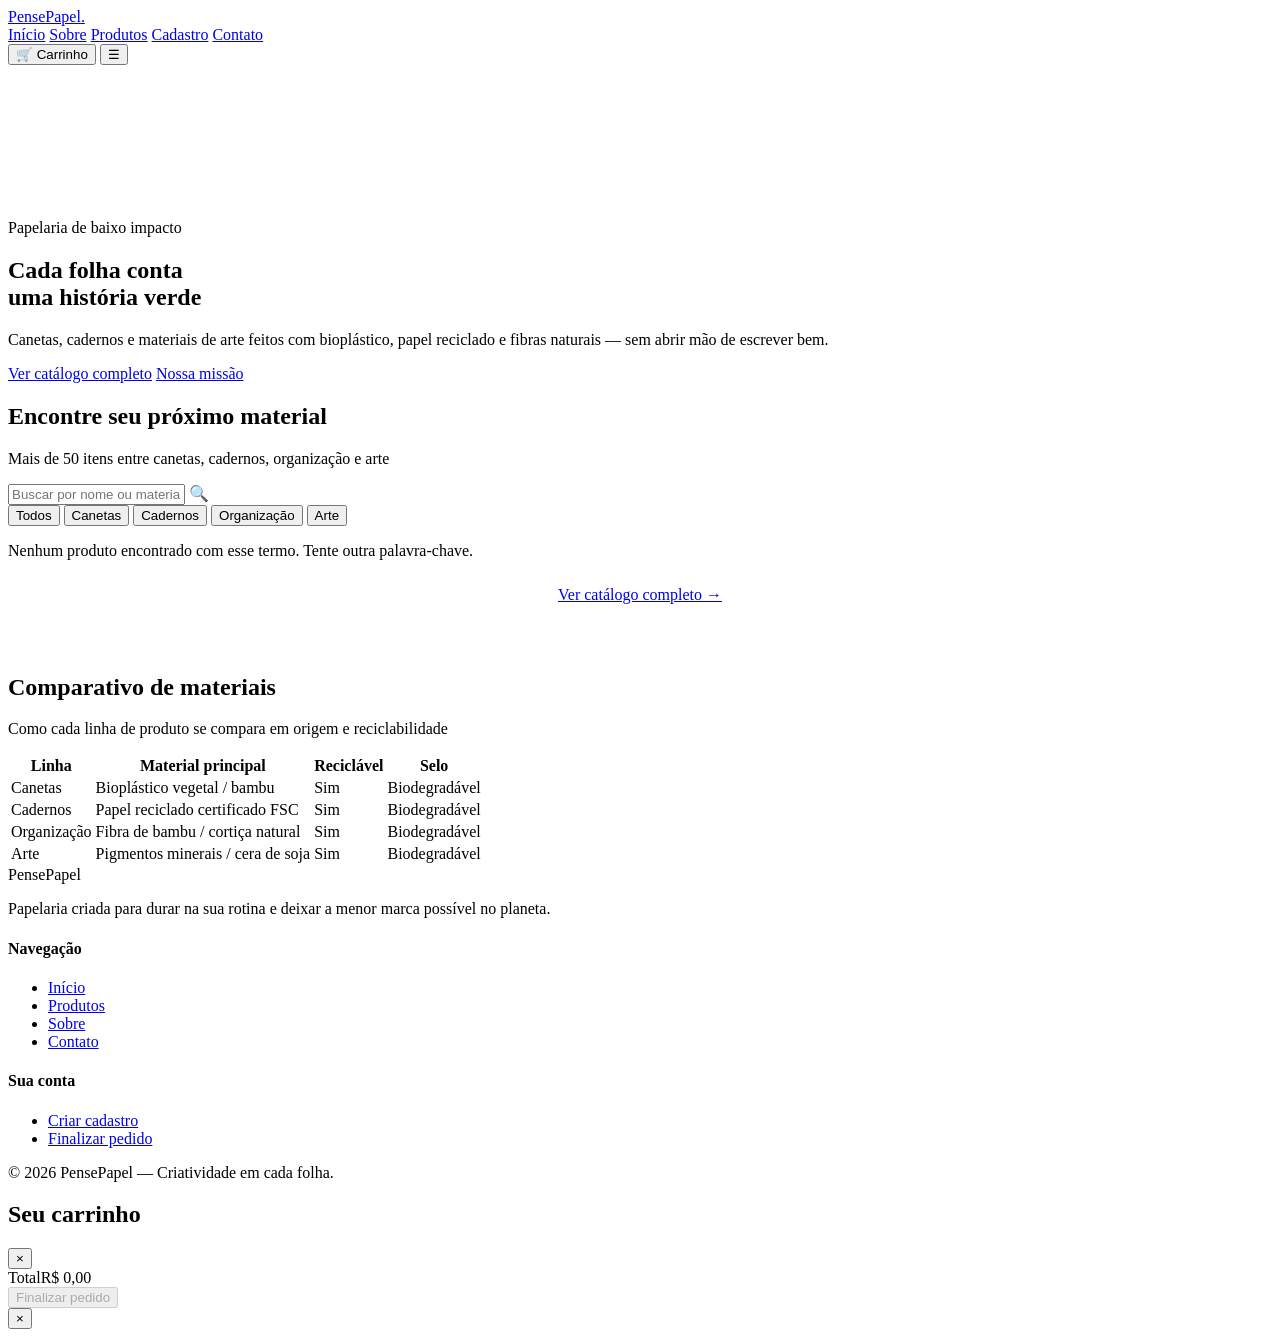
==== index.html @ 63bfce44 "Add files via upload" ====
<!DOCTYPE html>
<html lang="pt-BR">
<head>
<meta charset="UTF-8">
<meta name="viewport" content="width=device-width, initial-scale=1.0">
<title>PensePapel — Papelaria com consciência</title>
<meta name="description" content="Papelaria sustentável: canetas, cadernos, organização e arte feitos com materiais de baixo impacto ambiental.">
<link rel="stylesheet" href="../CSS/estrutura.css">
</head>
<body>

<header class="topo">
  <div class="topo-interno">
    <a href="index.html" class="marca">PensePapel<span class="ponto">.</span></a>

    <nav class="menu">
      <a href="index.html" class="ativo">Início</a>
      <a href="sobre.html">Sobre</a>
      <a href="produtos.html">Produtos</a>
      <a href="cadastro.html">Cadastro</a>
      <a href="contato.html">Contato</a>
    </nav>

    <div class="acoes-topo">
      <button class="btn-carrinho" onclick="abrirCarrinho()">
        🛒 Carrinho
        <span class="contador-carrinho" style="display:none">0</span>
      </button>
      <button class="menu-mobile-btn" aria-label="Abrir menu">☰</button>
    </div>
  </div>
</header>

<section class="hero">
  <video autoplay muted loop playsinline poster="https://images.pexels.com/videos/856162/free-video-856162.jpg?auto=compress&cs=tinysrgb&h=900">
    <source src="https://videos.pexels.com/video-files/856162/856162-hd_1920_1080_25fps.mp4" type="video/mp4">
  </video>

  <div class="hero-conteudo">
    <span class="hero-rotulo">Papelaria de baixo impacto</span>
    <h1>Cada folha conta<br>uma <span>história verde</span></h1>
    <p>Canetas, cadernos e materiais de arte feitos com bioplástico, papel reciclado e fibras naturais — sem abrir mão de escrever bem.</p>
    <div class="hero-ctas">
      <a href="produtos.html" class="btn-primario">Ver catálogo completo</a>
      <a href="sobre.html" class="btn-secundario">Nossa missão</a>
    </div>
  </div>
</section>
<div class="borda-rasgada"></div>

<section class="faixa-busca container">
  <h2>Encontre seu próximo material</h2>
  <p class="sub">Mais de 50 itens entre canetas, cadernos, organização e arte</p>

  <div class="busca-caixa">
    <input type="text" id="campoBusca" placeholder="Buscar por nome ou material..." onkeyup="buscarProdutos()">
    <span class="icone-lupa">🔍</span>
  </div>

  <div class="filtros">
    <button onclick="filtrarCategoria('todos', this)" class="selecionado">Todos</button>
    <button onclick="filtrarCategoria('caneta', this)">Canetas</button>
    <button onclick="filtrarCategoria('caderno', this)">Cadernos</button>
    <button onclick="filtrarCategoria('organizacao', this)">Organização</button>
    <button onclick="filtrarCategoria('arte', this)">Arte</button>
  </div>
</section>

<section class="container">
  <div class="grade-produtos" id="gradeProdutos"></div>
  <p class="sem-resultado" id="semResultado">Nenhum produto encontrado com esse termo. Tente outra palavra-chave.</p>

  <div style="text-align:center; padding:10px 0 50px;">
    <a href="produtos.html" class="btn-primario">Ver catálogo completo →</a>
  </div>
</section>

<section class="secao-comparacao container">
  <h2>Comparativo de materiais</h2>
  <p class="sub">Como cada linha de produto se compara em origem e reciclabilidade</p>

  <div class="tabela-wrap">
    <table>
      <tr>
        <th>Linha</th>
        <th>Material principal</th>
        <th>Reciclável</th>
        <th>Selo</th>
      </tr>
      <tr>
        <td>Canetas</td>
        <td>Bioplástico vegetal / bambu</td>
        <td>Sim</td>
        <td>Biodegradável</td>
      </tr>
      <tr>
        <td>Cadernos</td>
        <td>Papel reciclado certificado FSC</td>
        <td>Sim</td>
        <td>Biodegradável</td>
      </tr>
      <tr>
        <td>Organização</td>
        <td>Fibra de bambu / cortiça natural</td>
        <td>Sim</td>
        <td>Biodegradável</td>
      </tr>
      <tr>
        <td>Arte</td>
        <td>Pigmentos minerais / cera de soja</td>
        <td>Sim</td>
        <td>Biodegradável</td>
      </tr>
    </table>
  </div>
</section>

<footer>
  <div class="container">
    <div class="rodape-grade">
      <div>
        <div class="rodape-marca">PensePapel</div>
        <p>Papelaria criada para durar na sua rotina e deixar a menor marca possível no planeta.</p>
      </div>
      <div>
        <h4>Navegação</h4>
        <ul>
          <li><a href="index.html">Início</a></li>
          <li><a href="produtos.html">Produtos</a></li>
          <li><a href="sobre.html">Sobre</a></li>
          <li><a href="contato.html">Contato</a></li>
        </ul>
      </div>
      <div>
        <h4>Sua conta</h4>
        <ul>
          <li><a href="cadastro.html">Criar cadastro</a></li>
          <li><a href="checkout.html">Finalizar pedido</a></li>
        </ul>
      </div>
    </div>
    <div class="rodape-baixo">© 2026 PensePapel — Criatividade em cada folha.</div>
  </div>
</footer>

<!-- Carrinho lateral -->
<div class="carrinho-fundo" id="carrinhoFundo" onclick="fecharCarrinho()"></div>
<aside class="carrinho-painel" id="carrinhoPainel">
  <div class="carrinho-cabecalho">
    <h2>Seu carrinho</h2>
    <button class="carrinho-fechar" onclick="fecharCarrinho()" aria-label="Fechar carrinho">×</button>
  </div>
  <div class="carrinho-itens" id="listaCarrinho"></div>
  <div class="carrinho-rodape" id="rodapeCarrinho">
    <div class="linha-total"><span>Total</span><span>R$ 0,00</span></div>
    <button class="btn-finalizar" disabled onclick="irParaCheckout()">Finalizar pedido</button>
  </div>
</aside>

<!-- Modal de produto -->
<div class="modal-fundo" id="modalProduto">
  <div class="modal-caixa">
    <button class="modal-fechar" onclick="fecharModalProduto()" aria-label="Fechar">×</button>
    <div id="conteudoModal"></div>
  </div>
</div>

<script src="../JS/produtos.js"></script>
<script src="../JS/carrinho.js"></script>
<script src="../JS/catalogo.js"></script>
<script>
  limiteExibicao = 8;
  document.addEventListener('DOMContentLoaded', renderizarProdutos);
</script>
</body>
</html>
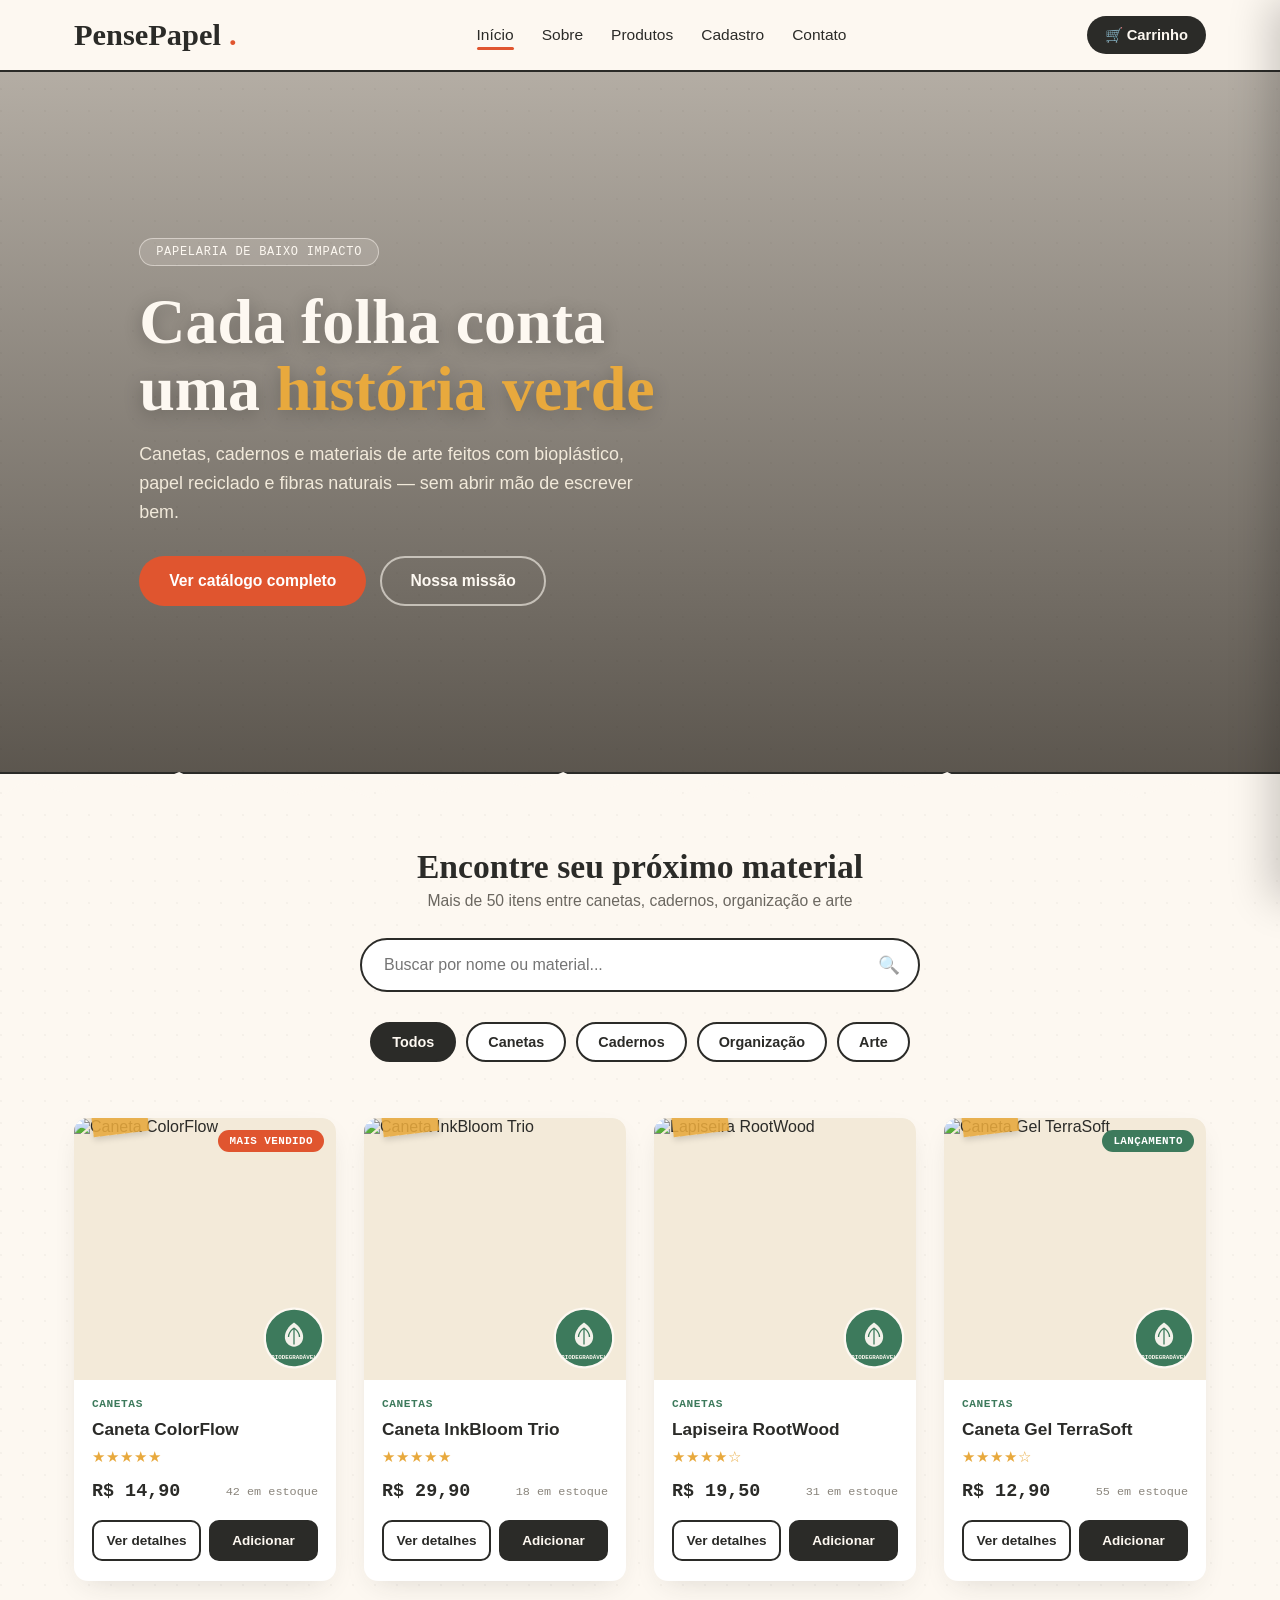
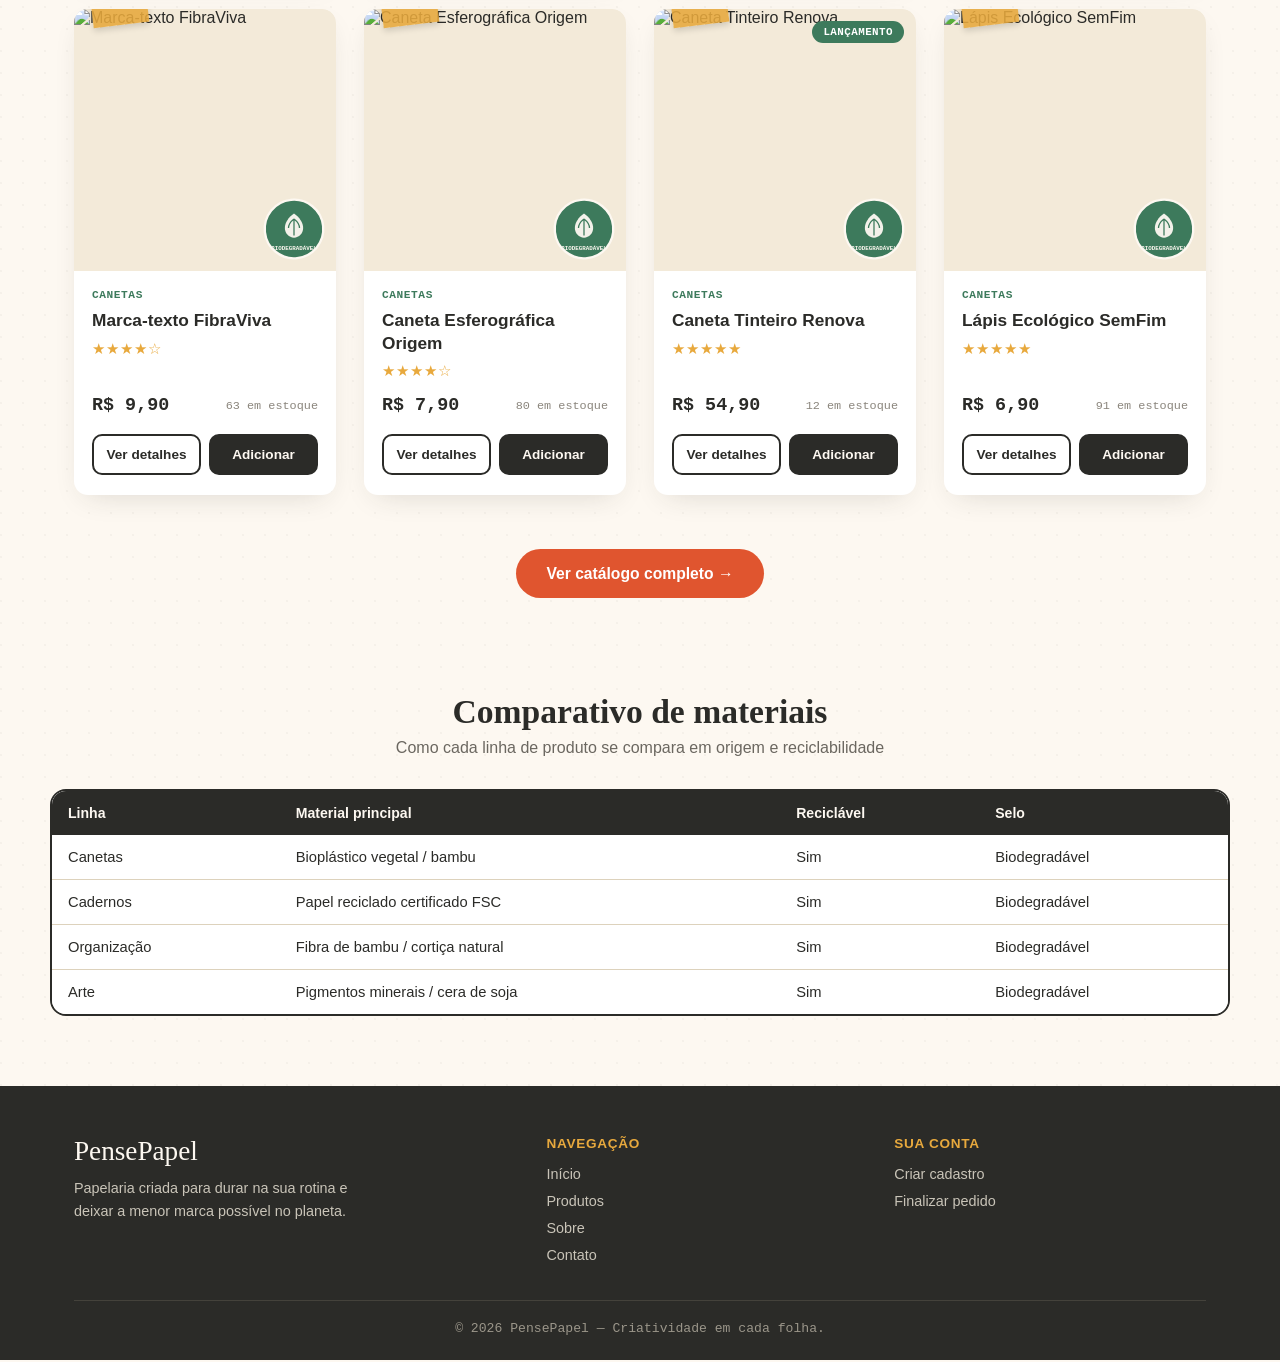
==== commit 1413990d: "Add files via upload" ====
--- a/index.html
+++ b/index.html
@@ -1,177 +1,176 @@
-
-<!DOCTYPE html>
-<html lang="pt-BR">
-<head>
-<meta charset="UTF-8">
-<meta name="viewport" content="width=device-width, initial-scale=1.0">
-<title>PensePapel — Papelaria com consciência</title>
-<meta name="description" content="Papelaria sustentável: canetas, cadernos, organização e arte feitos com materiais de baixo impacto ambiental.">
-<link rel="stylesheet" href="../CSS/estrutura.css">
-</head>
-<body>
-
-<header class="topo">
-  <div class="topo-interno">
-    <a href="index.html" class="marca">PensePapel<span class="ponto">.</span></a>
-
-    <nav class="menu">
-      <a href="index.html" class="ativo">Início</a>
-      <a href="sobre.html">Sobre</a>
-      <a href="produtos.html">Produtos</a>
-      <a href="cadastro.html">Cadastro</a>
-      <a href="contato.html">Contato</a>
-    </nav>
-
-    <div class="acoes-topo">
-      <button class="btn-carrinho" onclick="abrirCarrinho()">
-        🛒 Carrinho
-        <span class="contador-carrinho" style="display:none">0</span>
-      </button>
-      <button class="menu-mobile-btn" aria-label="Abrir menu">☰</button>
-    </div>
-  </div>
-</header>
-
-<section class="hero">
-  <video autoplay muted loop playsinline poster="https://images.pexels.com/videos/856162/free-video-856162.jpg?auto=compress&cs=tinysrgb&h=900">
-    <source src="https://videos.pexels.com/video-files/856162/856162-hd_1920_1080_25fps.mp4" type="video/mp4">
-  </video>
-
-  <div class="hero-conteudo">
-    <span class="hero-rotulo">Papelaria de baixo impacto</span>
-    <h1>Cada folha conta<br>uma <span>história verde</span></h1>
-    <p>Canetas, cadernos e materiais de arte feitos com bioplástico, papel reciclado e fibras naturais — sem abrir mão de escrever bem.</p>
-    <div class="hero-ctas">
-      <a href="produtos.html" class="btn-primario">Ver catálogo completo</a>
-      <a href="sobre.html" class="btn-secundario">Nossa missão</a>
-    </div>
-  </div>
-</section>
-<div class="borda-rasgada"></div>
-
-<section class="faixa-busca container">
-  <h2>Encontre seu próximo material</h2>
-  <p class="sub">Mais de 50 itens entre canetas, cadernos, organização e arte</p>
-
-  <div class="busca-caixa">
-    <input type="text" id="campoBusca" placeholder="Buscar por nome ou material..." onkeyup="buscarProdutos()">
-    <span class="icone-lupa">🔍</span>
-  </div>
-
-  <div class="filtros">
-    <button onclick="filtrarCategoria('todos', this)" class="selecionado">Todos</button>
-    <button onclick="filtrarCategoria('caneta', this)">Canetas</button>
-    <button onclick="filtrarCategoria('caderno', this)">Cadernos</button>
-    <button onclick="filtrarCategoria('organizacao', this)">Organização</button>
-    <button onclick="filtrarCategoria('arte', this)">Arte</button>
-  </div>
-</section>
-
-<section class="container">
-  <div class="grade-produtos" id="gradeProdutos"></div>
-  <p class="sem-resultado" id="semResultado">Nenhum produto encontrado com esse termo. Tente outra palavra-chave.</p>
-
-  <div style="text-align:center; padding:10px 0 50px;">
-    <a href="produtos.html" class="btn-primario">Ver catálogo completo →</a>
-  </div>
-</section>
-
-<section class="secao-comparacao container">
-  <h2>Comparativo de materiais</h2>
-  <p class="sub">Como cada linha de produto se compara em origem e reciclabilidade</p>
-
-  <div class="tabela-wrap">
-    <table>
-      <tr>
-        <th>Linha</th>
-        <th>Material principal</th>
-        <th>Reciclável</th>
-        <th>Selo</th>
-      </tr>
-      <tr>
-        <td>Canetas</td>
-        <td>Bioplástico vegetal / bambu</td>
-        <td>Sim</td>
-        <td>Biodegradável</td>
-      </tr>
-      <tr>
-        <td>Cadernos</td>
-        <td>Papel reciclado certificado FSC</td>
-        <td>Sim</td>
-        <td>Biodegradável</td>
-      </tr>
-      <tr>
-        <td>Organização</td>
-        <td>Fibra de bambu / cortiça natural</td>
-        <td>Sim</td>
-        <td>Biodegradável</td>
-      </tr>
-      <tr>
-        <td>Arte</td>
-        <td>Pigmentos minerais / cera de soja</td>
-        <td>Sim</td>
-        <td>Biodegradável</td>
-      </tr>
-    </table>
-  </div>
-</section>
-
-<footer>
-  <div class="container">
-    <div class="rodape-grade">
-      <div>
-        <div class="rodape-marca">PensePapel</div>
-        <p>Papelaria criada para durar na sua rotina e deixar a menor marca possível no planeta.</p>
-      </div>
-      <div>
-        <h4>Navegação</h4>
-        <ul>
-          <li><a href="index.html">Início</a></li>
-          <li><a href="produtos.html">Produtos</a></li>
-          <li><a href="sobre.html">Sobre</a></li>
-          <li><a href="contato.html">Contato</a></li>
-        </ul>
-      </div>
-      <div>
-        <h4>Sua conta</h4>
-        <ul>
-          <li><a href="cadastro.html">Criar cadastro</a></li>
-          <li><a href="checkout.html">Finalizar pedido</a></li>
-        </ul>
-      </div>
-    </div>
-    <div class="rodape-baixo">© 2026 PensePapel — Criatividade em cada folha.</div>
-  </div>
-</footer>
-
-<!-- Carrinho lateral -->
-<div class="carrinho-fundo" id="carrinhoFundo" onclick="fecharCarrinho()"></div>
-<aside class="carrinho-painel" id="carrinhoPainel">
-  <div class="carrinho-cabecalho">
-    <h2>Seu carrinho</h2>
-    <button class="carrinho-fechar" onclick="fecharCarrinho()" aria-label="Fechar carrinho">×</button>
-  </div>
-  <div class="carrinho-itens" id="listaCarrinho"></div>
-  <div class="carrinho-rodape" id="rodapeCarrinho">
-    <div class="linha-total"><span>Total</span><span>R$ 0,00</span></div>
-    <button class="btn-finalizar" disabled onclick="irParaCheckout()">Finalizar pedido</button>
-  </div>
-</aside>
-
-<!-- Modal de produto -->
-<div class="modal-fundo" id="modalProduto">
-  <div class="modal-caixa">
-    <button class="modal-fechar" onclick="fecharModalProduto()" aria-label="Fechar">×</button>
-    <div id="conteudoModal"></div>
-  </div>
-</div>
-
-<script src="../JS/produtos.js"></script>
-<script src="../JS/carrinho.js"></script>
-<script src="../JS/catalogo.js"></script>
-<script>
-  limiteExibicao = 8;
-  document.addEventListener('DOMContentLoaded', renderizarProdutos);
-</script>
-</body>
-</html>
+<!DOCTYPE html>
+<html lang="pt-BR">
+<head>
+<meta charset="UTF-8">
+<meta name="viewport" content="width=device-width, initial-scale=1.0">
+<title>PensePapel — Papelaria com consciência</title>
+<meta name="description" content="Papelaria sustentável: canetas, cadernos, organização e arte feitos com materiais de baixo impacto ambiental.">
+<link rel="stylesheet" href="estrutura.css">
+</head>
+<body>
+
+<header class="topo">
+  <div class="topo-interno">
+    <a href="index.html" class="marca">PensePapel<span class="ponto">.</span></a>
+
+    <nav class="menu">
+      <a href="index.html" class="ativo">Início</a>
+      <a href="sobre.html">Sobre</a>
+      <a href="produtos.html">Produtos</a>
+      <a href="cadastro.html">Cadastro</a>
+      <a href="contato.html">Contato</a>
+    </nav>
+
+    <div class="acoes-topo">
+      <button class="btn-carrinho" onclick="abrirCarrinho()">
+        🛒 Carrinho
+        <span class="contador-carrinho" style="display:none">0</span>
+      </button>
+      <button class="menu-mobile-btn" aria-label="Abrir menu">☰</button>
+    </div>
+  </div>
+</header>
+
+<section class="hero">
+  <video autoplay muted loop playsinline poster="https://images.pexels.com/videos/856162/free-video-856162.jpg?auto=compress&cs=tinysrgb&h=900">
+    <source src="https://videos.pexels.com/video-files/856162/856162-hd_1920_1080_25fps.mp4" type="video/mp4">
+  </video>
+
+  <div class="hero-conteudo">
+    <span class="hero-rotulo">Papelaria de baixo impacto</span>
+    <h1>Cada folha conta<br>uma <span>história verde</span></h1>
+    <p>Canetas, cadernos e materiais de arte feitos com bioplástico, papel reciclado e fibras naturais — sem abrir mão de escrever bem.</p>
+    <div class="hero-ctas">
+      <a href="produtos.html" class="btn-primario">Ver catálogo completo</a>
+      <a href="sobre.html" class="btn-secundario">Nossa missão</a>
+    </div>
+  </div>
+</section>
+<div class="borda-rasgada"></div>
+
+<section class="faixa-busca container">
+  <h2>Encontre seu próximo material</h2>
+  <p class="sub">Mais de 50 itens entre canetas, cadernos, organização e arte</p>
+
+  <div class="busca-caixa">
+    <input type="text" id="campoBusca" placeholder="Buscar por nome ou material..." onkeyup="buscarProdutos()">
+    <span class="icone-lupa">🔍</span>
+  </div>
+
+  <div class="filtros">
+    <button onclick="filtrarCategoria('todos', this)" class="selecionado">Todos</button>
+    <button onclick="filtrarCategoria('caneta', this)">Canetas</button>
+    <button onclick="filtrarCategoria('caderno', this)">Cadernos</button>
+    <button onclick="filtrarCategoria('organizacao', this)">Organização</button>
+    <button onclick="filtrarCategoria('arte', this)">Arte</button>
+  </div>
+</section>
+
+<section class="container">
+  <div class="grade-produtos" id="gradeProdutos"></div>
+  <p class="sem-resultado" id="semResultado">Nenhum produto encontrado com esse termo. Tente outra palavra-chave.</p>
+
+  <div style="text-align:center; padding:10px 0 50px;">
+    <a href="produtos.html" class="btn-primario">Ver catálogo completo →</a>
+  </div>
+</section>
+
+<section class="secao-comparacao container">
+  <h2>Comparativo de materiais</h2>
+  <p class="sub">Como cada linha de produto se compara em origem e reciclabilidade</p>
+
+  <div class="tabela-wrap">
+    <table>
+      <tr>
+        <th>Linha</th>
+        <th>Material principal</th>
+        <th>Reciclável</th>
+        <th>Selo</th>
+      </tr>
+      <tr>
+        <td>Canetas</td>
+        <td>Bioplástico vegetal / bambu</td>
+        <td>Sim</td>
+        <td>Biodegradável</td>
+      </tr>
+      <tr>
+        <td>Cadernos</td>
+        <td>Papel reciclado certificado FSC</td>
+        <td>Sim</td>
+        <td>Biodegradável</td>
+      </tr>
+      <tr>
+        <td>Organização</td>
+        <td>Fibra de bambu / cortiça natural</td>
+        <td>Sim</td>
+        <td>Biodegradável</td>
+      </tr>
+      <tr>
+        <td>Arte</td>
+        <td>Pigmentos minerais / cera de soja</td>
+        <td>Sim</td>
+        <td>Biodegradável</td>
+      </tr>
+    </table>
+  </div>
+</section>
+
+<footer>
+  <div class="container">
+    <div class="rodape-grade">
+      <div>
+        <div class="rodape-marca">PensePapel</div>
+        <p>Papelaria criada para durar na sua rotina e deixar a menor marca possível no planeta.</p>
+      </div>
+      <div>
+        <h4>Navegação</h4>
+        <ul>
+          <li><a href="index.html">Início</a></li>
+          <li><a href="produtos.html">Produtos</a></li>
+          <li><a href="sobre.html">Sobre</a></li>
+          <li><a href="contato.html">Contato</a></li>
+        </ul>
+      </div>
+      <div>
+        <h4>Sua conta</h4>
+        <ul>
+          <li><a href="cadastro.html">Criar cadastro</a></li>
+          <li><a href="checkout.html">Finalizar pedido</a></li>
+        </ul>
+      </div>
+    </div>
+    <div class="rodape-baixo">© 2026 PensePapel — Criatividade em cada folha.</div>
+  </div>
+</footer>
+
+<!-- Carrinho lateral -->
+<div class="carrinho-fundo" id="carrinhoFundo" onclick="fecharCarrinho()"></div>
+<aside class="carrinho-painel" id="carrinhoPainel">
+  <div class="carrinho-cabecalho">
+    <h2>Seu carrinho</h2>
+    <button class="carrinho-fechar" onclick="fecharCarrinho()" aria-label="Fechar carrinho">×</button>
+  </div>
+  <div class="carrinho-itens" id="listaCarrinho"></div>
+  <div class="carrinho-rodape" id="rodapeCarrinho">
+    <div class="linha-total"><span>Total</span><span>R$ 0,00</span></div>
+    <button class="btn-finalizar" disabled onclick="irParaCheckout()">Finalizar pedido</button>
+  </div>
+</aside>
+
+<!-- Modal de produto -->
+<div class="modal-fundo" id="modalProduto">
+  <div class="modal-caixa">
+    <button class="modal-fechar" onclick="fecharModalProduto()" aria-label="Fechar">×</button>
+    <div id="conteudoModal"></div>
+  </div>
+</div>
+
+<script src="produtos.js"></script>
+<script src="carrinho.js"></script>
+<script src="catalogo.js"></script>
+<script>
+  limiteExibicao = 8;
+  document.addEventListener('DOMContentLoaded', renderizarProdutos);
+</script>
+</body>
+</html>
--- a/estrutura.css
+++ b/estrutura.css
@@ -0,0 +1,1018 @@
+/* =========================================================
+   PensePapel — folha de estilos
+   Identidade: mesa de trabalho / caderno artesanal
+   ========================================================= */
+
+@import url('https://fonts.googleapis.com/css2?family=Kalam:wght@400;700&family=Outfit:wght@300;400;500;600;700&family=JetBrains+Mono:wght@400;600&display=swap');
+
+:root{
+  --papel: #FDF8F1;
+  --papel-escuro: #F3EAD9;
+  --tinta: #2B2B28;
+  --terracota: #E0552F;
+  --musgo: #3D7A5C;
+  --mostarda: #E8A93D;
+  --branco: #FFFFFF;
+  --linha: #DDD2BC;
+
+  --fonte-mao: 'Kalam', cursive;
+  --fonte-corpo: 'Outfit', sans-serif;
+  --fonte-dado: 'JetBrains Mono', monospace;
+
+  --sombra-card: 0 10px 30px -12px rgba(43,43,40,.18);
+  --raio: 14px;
+}
+
+*{ margin:0; padding:0; box-sizing:border-box; }
+
+html{ scroll-behavior:smooth; }
+
+body{
+  font-family:var(--fonte-corpo);
+  background:var(--papel);
+  color:var(--tinta);
+  background-image:
+    radial-gradient(circle at 1px 1px, rgba(43,43,40,.035) 1px, transparent 0);
+  background-size:22px 22px;
+}
+
+a{ color:inherit; text-decoration:none; }
+ul{ list-style:none; }
+img{ display:block; max-width:100%; }
+button{ font-family:inherit; cursor:pointer; }
+
+.container{
+  max-width:1180px;
+  margin:0 auto;
+  padding:0 24px;
+}
+
+/* ---------- cabeçalho ---------- */
+
+.topo{
+  position:sticky;
+  top:0;
+  z-index:50;
+  background:var(--papel);
+  border-bottom:2px solid var(--tinta);
+}
+
+.topo-interno{
+  max-width:1180px;
+  margin:0 auto;
+  padding:16px 24px;
+  display:flex;
+  align-items:center;
+  justify-content:space-between;
+  gap:24px;
+}
+
+.marca{
+  display:flex;
+  align-items:baseline;
+  gap:8px;
+  font-family:var(--fonte-mao);
+  font-size:1.9rem;
+  font-weight:700;
+  color:var(--tinta);
+  white-space:nowrap;
+}
+
+.marca .ponto{
+  color:var(--terracota);
+}
+
+.menu{
+  display:flex;
+  gap:28px;
+  font-weight:500;
+  font-size:.97rem;
+}
+
+.menu a{
+  position:relative;
+  padding:4px 0;
+}
+
+.menu a::after{
+  content:"";
+  position:absolute;
+  left:0; bottom:-2px;
+  width:0;
+  height:3px;
+  background:var(--terracota);
+  border-radius:3px;
+  transition:width .25s ease;
+}
+
+.menu a:hover::after,
+.menu a.ativo::after{
+  width:100%;
+}
+
+.acoes-topo{
+  display:flex;
+  align-items:center;
+  gap:16px;
+}
+
+.btn-carrinho{
+  position:relative;
+  background:var(--tinta);
+  color:var(--papel);
+  border:none;
+  padding:10px 18px;
+  border-radius:30px;
+  font-weight:600;
+  font-size:.92rem;
+  display:flex;
+  align-items:center;
+  gap:8px;
+  transition:transform .15s ease, background .2s ease;
+}
+
+.btn-carrinho:hover{
+  background:var(--terracota);
+  transform:translateY(-1px);
+}
+
+.contador-carrinho{
+  background:var(--mostarda);
+  color:var(--tinta);
+  font-family:var(--fonte-dado);
+  font-size:.75rem;
+  font-weight:700;
+  min-width:20px;
+  height:20px;
+  border-radius:50%;
+  display:flex;
+  align-items:center;
+  justify-content:center;
+  padding:0 4px;
+}
+
+.menu-mobile-btn{
+  display:none;
+  background:none;
+  border:none;
+  font-size:1.6rem;
+}
+
+/* ---------- hero com vídeo ---------- */
+
+.hero{
+  position:relative;
+  min-height:78vh;
+  display:flex;
+  align-items:center;
+  overflow:hidden;
+  border-bottom:2px solid var(--tinta);
+}
+
+.hero video{
+  position:absolute;
+  inset:0;
+  width:100%;
+  height:100%;
+  object-fit:cover;
+  filter:saturate(.85) brightness(.7);
+}
+
+.hero::before{
+  content:"";
+  position:absolute;
+  inset:0;
+  background:
+    linear-gradient(180deg, rgba(43,33,20,.35) 0%, rgba(30,24,16,.72) 100%);
+  z-index:1;
+}
+
+.hero-conteudo{
+  position:relative;
+  z-index:2;
+  max-width:680px;
+  margin-left:9%;
+  color:var(--papel);
+  padding:40px 24px;
+}
+
+.hero-rotulo{
+  display:inline-flex;
+  align-items:center;
+  gap:8px;
+  background:rgba(253,248,241,.14);
+  border:1px solid rgba(253,248,241,.5);
+  padding:6px 16px;
+  border-radius:30px;
+  font-family:var(--fonte-dado);
+  font-size:.75rem;
+  letter-spacing:.06em;
+  text-transform:uppercase;
+  margin-bottom:22px;
+}
+
+.hero h1{
+  font-family:var(--fonte-mao);
+  font-size:4rem;
+  line-height:1.05;
+  font-weight:700;
+  margin-bottom:18px;
+  text-shadow:0 4px 18px rgba(0,0,0,.25);
+}
+
+.hero h1 span{
+  color:var(--mostarda);
+}
+
+.hero p{
+  font-size:1.12rem;
+  line-height:1.6;
+  margin-bottom:30px;
+  max-width:520px;
+  color:#F1E9DA;
+}
+
+.hero-ctas{
+  display:flex;
+  gap:14px;
+  flex-wrap:wrap;
+}
+
+.btn-primario,
+.btn-secundario{
+  padding:14px 28px;
+  border-radius:30px;
+  font-weight:600;
+  font-size:.98rem;
+  border:2px solid transparent;
+  transition:transform .15s ease, background .2s ease, color .2s ease;
+}
+
+.btn-primario{
+  background:var(--terracota);
+  color:var(--branco);
+}
+
+.btn-primario:hover{
+  transform:translateY(-2px);
+  background:#c8431f;
+}
+
+.btn-secundario{
+  background:transparent;
+  color:var(--papel);
+  border-color:rgba(253,248,241,.6);
+}
+
+.btn-secundario:hover{
+  background:rgba(253,248,241,.15);
+  transform:translateY(-2px);
+}
+
+/* selo de papel rasgado decorativo abaixo do hero */
+.borda-rasgada{
+  height:26px;
+  width:100%;
+  margin-top:-2px;
+  background:var(--papel);
+  clip-path:polygon(0% 100%,2% 30%,5% 80%,8% 10%,11% 60%,14% 0%,17% 70%,20% 20%,23% 90%,26% 40%,29% 100%,32% 30%,35% 80%,38% 10%,41% 60%,44% 0%,47% 70%,50% 20%,53% 90%,56% 40%,59% 100%,62% 30%,65% 80%,68% 10%,71% 60%,74% 0%,77% 70%,80% 20%,83% 90%,86% 40%,89% 100%,92% 30%,95% 80%,98% 10%,100% 60%,100% 100%);
+}
+
+/* ---------- busca e filtros ---------- */
+
+.faixa-busca{
+  padding:50px 0 10px;
+}
+
+.faixa-busca h2{
+  font-family:var(--fonte-mao);
+  font-size:2.1rem;
+  text-align:center;
+  margin-bottom:6px;
+}
+
+.faixa-busca .sub{
+  text-align:center;
+  color:#6b6760;
+  margin-bottom:28px;
+  font-size:.98rem;
+}
+
+.busca-caixa{
+  max-width:560px;
+  margin:0 auto 30px;
+  position:relative;
+}
+
+.busca-caixa input{
+  width:100%;
+  padding:16px 50px 16px 22px;
+  border:2px solid var(--tinta);
+  border-radius:40px;
+  font-size:1rem;
+  font-family:var(--fonte-corpo);
+  background:var(--branco);
+}
+
+.busca-caixa input:focus{
+  outline:3px solid var(--mostarda);
+  outline-offset:1px;
+}
+
+.busca-caixa .icone-lupa{
+  position:absolute;
+  right:20px;
+  top:50%;
+  transform:translateY(-50%);
+  font-size:1.1rem;
+  opacity:.6;
+}
+
+.filtros{
+  display:flex;
+  justify-content:center;
+  flex-wrap:wrap;
+  gap:10px;
+  margin-bottom:10px;
+}
+
+.filtros button{
+  background:var(--branco);
+  border:2px solid var(--tinta);
+  color:var(--tinta);
+  padding:10px 20px;
+  border-radius:30px;
+  font-weight:600;
+  font-size:.9rem;
+  transition:all .18s ease;
+}
+
+.filtros button:hover{
+  background:var(--mostarda);
+  border-color:var(--mostarda);
+}
+
+.filtros button.selecionado{
+  background:var(--tinta);
+  border-color:var(--tinta);
+  color:var(--papel);
+}
+
+/* ---------- grade de produtos ---------- */
+
+.grade-produtos{
+  display:grid;
+  grid-template-columns:repeat(auto-fill,minmax(258px,1fr));
+  gap:28px;
+  padding:36px 0 60px;
+}
+
+.card{
+  background:var(--branco);
+  border-radius:var(--raio);
+  overflow:hidden;
+  box-shadow:var(--sombra-card);
+  transition:transform .22s ease, box-shadow .22s ease;
+  position:relative;
+  display:flex;
+  flex-direction:column;
+}
+
+.card:hover{
+  transform:translateY(-6px) rotate(-.4deg);
+  box-shadow:0 18px 38px -14px rgba(43,43,40,.28);
+}
+
+.card-foto{
+  position:relative;
+  aspect-ratio:1/1;
+  overflow:hidden;
+  background:var(--papel-escuro);
+}
+
+.card-foto img{
+  width:100%;
+  height:100%;
+  object-fit:cover;
+  transition:transform .4s ease;
+}
+
+.card:hover .card-foto img{
+  transform:scale(1.06);
+}
+
+.fita{
+  position:absolute;
+  top:-10px;
+  left:18px;
+  width:56px;
+  height:26px;
+  background:rgba(232,169,61,.88);
+  transform:rotate(-7deg);
+  box-shadow:0 3px 6px rgba(0,0,0,.15);
+  z-index:3;
+}
+
+.selo-bio{
+  position:absolute;
+  bottom:10px;
+  right:10px;
+  z-index:3;
+  width:64px;
+  height:64px;
+}
+
+.tag-flutuante{
+  position:absolute;
+  top:12px;
+  right:12px;
+  z-index:3;
+  font-family:var(--fonte-dado);
+  font-size:.68rem;
+  font-weight:600;
+  text-transform:uppercase;
+  letter-spacing:.04em;
+  padding:5px 11px;
+  border-radius:20px;
+  color:var(--branco);
+}
+
+.tag-vendido{ background:var(--terracota); }
+.tag-lancamento{ background:var(--musgo); }
+
+.card-corpo{
+  padding:18px 18px 20px;
+  display:flex;
+  flex-direction:column;
+  flex:1;
+  gap:8px;
+}
+
+.card-cat{
+  font-family:var(--fonte-dado);
+  font-size:.7rem;
+  letter-spacing:.05em;
+  text-transform:uppercase;
+  color:var(--musgo);
+  font-weight:600;
+}
+
+.card-corpo h3{
+  font-size:1.08rem;
+  font-weight:600;
+  line-height:1.3;
+}
+
+.estrelas{
+  color:var(--mostarda);
+  font-size:.92rem;
+  letter-spacing:1px;
+}
+
+.card-preco-linha{
+  display:flex;
+  align-items:center;
+  justify-content:space-between;
+  margin-top:auto;
+  padding-top:8px;
+}
+
+.preco{
+  font-family:var(--fonte-dado);
+  font-weight:700;
+  font-size:1.15rem;
+  color:var(--tinta);
+}
+
+.preco small{
+  font-size:.65rem;
+  font-weight:400;
+  color:#8a857c;
+}
+
+.estoque-info{
+  font-size:.74rem;
+  color:#8a857c;
+  font-family:var(--fonte-dado);
+}
+
+.estoque-baixo{ color:var(--terracota); font-weight:600; }
+
+.card-botoes{
+  display:flex;
+  gap:8px;
+  margin-top:10px;
+}
+
+.btn-ver,
+.btn-add{
+  flex:1;
+  padding:11px;
+  border-radius:10px;
+  font-weight:600;
+  font-size:.85rem;
+  border:2px solid var(--tinta);
+  text-align:center;
+  transition:all .16s ease;
+}
+
+.btn-ver{
+  background:transparent;
+  color:var(--tinta);
+}
+
+.btn-ver:hover{
+  background:var(--papel-escuro);
+}
+
+.btn-add{
+  background:var(--tinta);
+  color:var(--papel);
+  border-color:var(--tinta);
+}
+
+.btn-add:hover{
+  background:var(--musgo);
+  border-color:var(--musgo);
+}
+
+.btn-add.feito{
+  background:var(--musgo);
+  border-color:var(--musgo);
+}
+
+.sem-resultado{
+  text-align:center;
+  padding:60px 20px;
+  font-family:var(--fonte-mao);
+  font-size:1.4rem;
+  color:#8a857c;
+  display:none;
+}
+
+/* ---------- modal de produto ---------- */
+
+.modal-fundo{
+  display:none;
+  position:fixed;
+  inset:0;
+  background:rgba(20,16,10,.62);
+  z-index:200;
+  align-items:center;
+  justify-content:center;
+  padding:24px;
+}
+
+.modal-fundo.aberto{
+  display:flex;
+}
+
+.modal-caixa{
+  background:var(--papel);
+  border-radius:18px;
+  max-width:780px;
+  width:100%;
+  max-height:88vh;
+  overflow-y:auto;
+  position:relative;
+  box-shadow:0 30px 60px rgba(0,0,0,.35);
+}
+
+.modal-fechar{
+  position:absolute;
+  top:16px;
+  right:18px;
+  background:var(--tinta);
+  color:var(--papel);
+  border:none;
+  width:36px;
+  height:36px;
+  border-radius:50%;
+  font-size:1.3rem;
+  line-height:1;
+  z-index:5;
+}
+
+.modal-grade{
+  display:grid;
+  grid-template-columns:1fr 1fr;
+  gap:0;
+}
+
+.modal-foto{
+  aspect-ratio:1/1;
+  overflow:hidden;
+  border-radius:18px 0 0 18px;
+}
+
+.modal-foto img{
+  width:100%;
+  height:100%;
+  object-fit:cover;
+}
+
+.modal-info{
+  padding:32px 30px;
+  display:flex;
+  flex-direction:column;
+  gap:14px;
+}
+
+.modal-info .card-cat{ font-size:.74rem; }
+
+.modal-info h2{
+  font-size:1.55rem;
+  font-weight:700;
+}
+
+.modal-info .desc{
+  color:#5c574e;
+  line-height:1.6;
+  font-size:.96rem;
+}
+
+.lista-caracteristicas{
+  display:flex;
+  flex-direction:column;
+  gap:8px;
+  margin:4px 0;
+}
+
+.lista-caracteristicas li{
+  display:flex;
+  align-items:center;
+  gap:8px;
+  font-size:.9rem;
+  color:var(--tinta);
+}
+
+.bolinha{
+  width:7px; height:7px;
+  border-radius:50%;
+  background:var(--musgo);
+  flex-shrink:0;
+}
+
+.modal-preco{
+  font-family:var(--fonte-dado);
+  font-size:1.8rem;
+  font-weight:700;
+  margin-top:6px;
+}
+
+.seletor-qtd{
+  display:flex;
+  align-items:center;
+  gap:14px;
+  margin:6px 0;
+}
+
+.seletor-qtd button{
+  width:36px; height:36px;
+  border-radius:8px;
+  border:2px solid var(--tinta);
+  background:var(--branco);
+  font-size:1.1rem;
+  font-weight:700;
+}
+
+.seletor-qtd span{
+  font-family:var(--fonte-dado);
+  font-weight:700;
+  min-width:24px;
+  text-align:center;
+}
+
+.btn-modal-add{
+  padding:16px;
+  border-radius:12px;
+  border:none;
+  background:var(--terracota);
+  color:var(--branco);
+  font-weight:700;
+  font-size:1rem;
+  transition:background .18s ease;
+}
+
+.btn-modal-add:hover{ background:#c8431f; }
+
+.btn-modal-add.feito{ background:var(--musgo); }
+
+/* ---------- selo biodegradável (assinatura visual) ---------- */
+
+.selo-bio svg{ width:100%; height:100%; }
+
+/* ---------- carrinho lateral (drawer) ---------- */
+
+.carrinho-fundo{
+  display:none;
+  position:fixed;
+  inset:0;
+  background:rgba(20,16,10,.5);
+  z-index:300;
+}
+
+.carrinho-fundo.aberto{ display:block; }
+
+.carrinho-painel{
+  position:fixed;
+  top:0; right:0;
+  height:100%;
+  width:min(440px,100%);
+  background:var(--papel);
+  z-index:301;
+  display:flex;
+  flex-direction:column;
+  transform:translateX(100%);
+  transition:transform .3s ease;
+  box-shadow:-10px 0 40px rgba(0,0,0,.2);
+}
+
+.carrinho-painel.aberto{
+  transform:translateX(0);
+}
+
+.carrinho-cabecalho{
+  display:flex;
+  align-items:center;
+  justify-content:space-between;
+  padding:22px 24px;
+  border-bottom:2px solid var(--tinta);
+}
+
+.carrinho-cabecalho h2{
+  font-family:var(--fonte-mao);
+  font-size:1.6rem;
+}
+
+.carrinho-fechar{
+  background:none;
+  border:none;
+  font-size:1.6rem;
+}
+
+.carrinho-itens{
+  flex:1;
+  overflow-y:auto;
+  padding:18px 24px;
+  display:flex;
+  flex-direction:column;
+  gap:16px;
+}
+
+.item-carrinho{
+  display:grid;
+  grid-template-columns:64px 1fr auto;
+  gap:12px;
+  align-items:center;
+  padding-bottom:14px;
+  border-bottom:1px solid var(--linha);
+}
+
+.item-carrinho img{
+  width:64px;
+  height:64px;
+  object-fit:cover;
+  border-radius:10px;
+}
+
+.item-info h4{
+  font-size:.92rem;
+  font-weight:600;
+  margin-bottom:4px;
+}
+
+.item-qtd-controle{
+  display:flex;
+  align-items:center;
+  gap:8px;
+  font-family:var(--fonte-dado);
+  font-size:.85rem;
+}
+
+.item-qtd-controle button{
+  width:24px; height:24px;
+  border-radius:6px;
+  border:1px solid var(--tinta);
+  background:var(--branco);
+  font-size:.85rem;
+}
+
+.item-preco-remove{
+  text-align:right;
+  display:flex;
+  flex-direction:column;
+  align-items:flex-end;
+  gap:6px;
+}
+
+.item-preco-remove .preco{
+  font-size:.95rem;
+}
+
+.remover-item{
+  background:none;
+  border:none;
+  color:var(--terracota);
+  font-size:.78rem;
+  text-decoration:underline;
+}
+
+.carrinho-vazio{
+  text-align:center;
+  padding:60px 20px;
+  color:#8a857c;
+}
+
+.carrinho-vazio .emoji-vazio{
+  font-size:2.6rem;
+  margin-bottom:14px;
+}
+
+.carrinho-rodape{
+  border-top:2px solid var(--tinta);
+  padding:20px 24px 26px;
+}
+
+.linha-total{
+  display:flex;
+  justify-content:space-between;
+  align-items:baseline;
+  margin-bottom:16px;
+  font-size:1.1rem;
+}
+
+.linha-total span:last-child{
+  font-family:var(--fonte-dado);
+  font-weight:700;
+  font-size:1.3rem;
+}
+
+.btn-finalizar{
+  display:block;
+  width:100%;
+  text-align:center;
+  padding:16px;
+  border-radius:12px;
+  border:none;
+  background:var(--tinta);
+  color:var(--papel);
+  font-weight:700;
+  font-size:1rem;
+}
+
+.btn-finalizar:hover{ background:var(--terracota); }
+
+.btn-finalizar[disabled]{
+  opacity:.4;
+  pointer-events:none;
+}
+
+/* ---------- comparação ambiental ---------- */
+
+.secao-comparacao{
+  padding:60px 0 70px;
+}
+
+.secao-comparacao h2{
+  font-family:var(--fonte-mao);
+  font-size:2.1rem;
+  text-align:center;
+  margin-bottom:8px;
+}
+
+.secao-comparacao .sub{
+  text-align:center;
+  color:#6b6760;
+  margin-bottom:32px;
+}
+
+.tabela-wrap{
+  overflow-x:auto;
+  border-radius:16px;
+  border:2px solid var(--tinta);
+}
+
+table{
+  width:100%;
+  border-collapse:collapse;
+  background:var(--branco);
+}
+
+table th{
+  background:var(--tinta);
+  color:var(--papel);
+  padding:14px 16px;
+  font-weight:600;
+  font-size:.88rem;
+  text-align:left;
+}
+
+table td{
+  padding:14px 16px;
+  border-bottom:1px solid var(--linha);
+  font-size:.92rem;
+}
+
+table tr:last-child td{ border-bottom:none; }
+
+/* ---------- rodapé ---------- */
+
+footer{
+  background:var(--tinta);
+  color:var(--papel);
+  padding:50px 0 24px;
+}
+
+.rodape-grade{
+  display:grid;
+  grid-template-columns:1.4fr 1fr 1fr;
+  gap:36px;
+  margin-bottom:36px;
+}
+
+.rodape-marca{
+  font-family:var(--fonte-mao);
+  font-size:1.7rem;
+  margin-bottom:10px;
+}
+
+.rodape-grade p{
+  color:#c9c4b8;
+  font-size:.9rem;
+  line-height:1.6;
+  max-width:300px;
+}
+
+.rodape-grade h4{
+  font-size:.85rem;
+  text-transform:uppercase;
+  letter-spacing:.05em;
+  margin-bottom:14px;
+  color:var(--mostarda);
+}
+
+.rodape-grade ul{
+  display:flex;
+  flex-direction:column;
+  gap:9px;
+}
+
+.rodape-grade a{
+  color:#c9c4b8;
+  font-size:.9rem;
+}
+
+.rodape-grade a:hover{ color:var(--papel); }
+
+.rodape-baixo{
+  border-top:1px solid #44423b;
+  padding-top:20px;
+  text-align:center;
+  font-size:.82rem;
+  color:#9b968a;
+  font-family:var(--fonte-dado);
+}
+
+/* ---------- toast de confirmação ---------- */
+
+.toast{
+  position:fixed;
+  bottom:28px;
+  left:50%;
+  transform:translateX(-50%) translateY(20px);
+  background:var(--tinta);
+  color:var(--papel);
+  padding:14px 26px;
+  border-radius:30px;
+  font-weight:600;
+  font-size:.9rem;
+  z-index:400;
+  opacity:0;
+  pointer-events:none;
+  transition:opacity .25s ease, transform .25s ease;
+  display:flex;
+  align-items:center;
+  gap:10px;
+}
+
+.toast.mostrar{
+  opacity:1;
+  transform:translateX(-50%) translateY(0);
+}
+
+/* ---------- responsivo ---------- */
+
+@media (max-width:880px){
+  .menu{ display:none; }
+  .menu-mobile-btn{ display:block; }
+  .hero h1{ font-size:2.6rem; }
+  .hero-conteudo{ margin-left:0; padding:0 24px; }
+  .modal-grade{ grid-template-columns:1fr; }
+  .modal-foto{ border-radius:18px 18px 0 0; aspect-ratio:16/10; }
+  .rodape-grade{ grid-template-columns:1fr; gap:28px; }
+}
+
+@media (prefers-reduced-motion:reduce){
+  *{ transition:none !important; animation:none !important; }
+}
